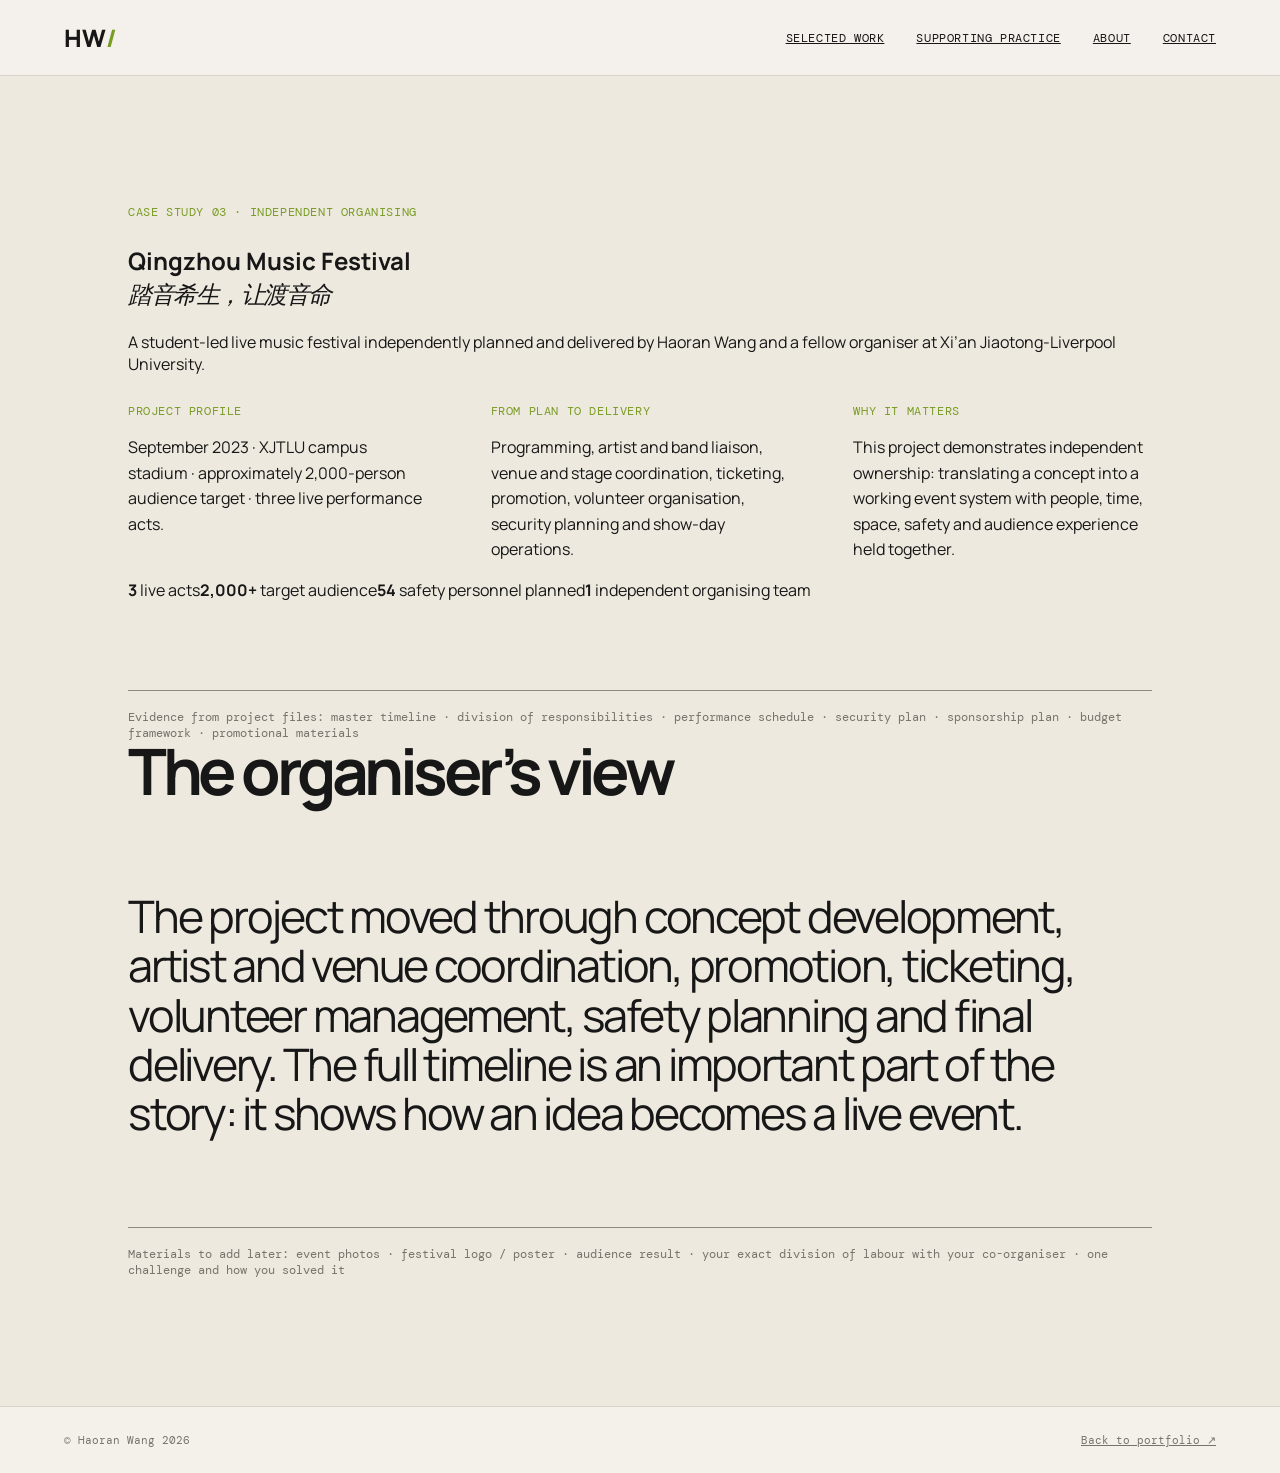
==== qingzhou.html @ 739c5ddb "Deploy Haoran Wang music management portfolio" ====
<!doctype html><html lang="en"><head><meta charset="utf-8"><meta name="viewport" content="width=device-width,initial-scale=1"><title>Qingzhou Music Festival — Haoran Wang</title><link rel="stylesheet" href="style.css"></head><body><header><a class="brand" href="index.html">HW<span>/</span></a><nav><a href="index.html#work">Selected work</a><a href="support.html">Supporting practice</a><a href="index.html#about">About</a><a href="index.html#contact">Contact</a></nav></header><main><section class="case qingzhou-page"><p class="eyebrow">Case study 03 · Independent organising</p><h1>Qingzhou Music Festival<br><em>踏音希生，让渡音命</em></h1><p class="qingzhou-lead">A student-led live music festival independently planned and delivered by Haoran Wang and a fellow organiser at Xi’an Jiaotong-Liverpool University.</p><div class="case-grid"><div><p class="label">Project profile</p><p>September 2023 · XJTLU campus stadium · approximately 2,000-person audience target · three live performance acts.</p></div><div><p class="label">From plan to delivery</p><p>Programming, artist and band liaison, venue and stage coordination, ticketing, promotion, volunteer organisation, security planning and show-day operations.</p></div><div><p class="label">Why it matters</p><p>This project demonstrates independent ownership: translating a concept into a working event system with people, time, space, safety and audience experience held together.</p></div></div><div class="qingzhou-stats"><span><b>3</b> live acts</span><span><b>2,000+</b> target audience</span><span><b>54</b> safety personnel planned</span><span><b>1</b> independent organising team</span></div><div class="evidence">Evidence from project files: master timeline · division of responsibilities · performance schedule · security plan · sponsorship plan · budget framework · promotional materials</div><h2 class="qingzhou-sub">The organiser’s view</h2><p class="big-copy">The project moved through concept development, artist and venue coordination, promotion, ticketing, volunteer management, safety planning and final delivery. The full timeline is an important part of the story: it shows how an idea becomes a live event.</p><div class="evidence">Materials to add later: event photos · festival logo / poster · audience result · your exact division of labour with your co-organiser · one challenge and how you solved it</div></section></main><footer><span>© Haoran Wang 2026</span><span><a href="index.html">Back to portfolio ↗</a></span></footer></body></html>
---- style.css ----
@import url('https://fonts.googleapis.com/css2?family=DM+Mono:wght@400;500&family=Manrope:wght@400;500;600;700;800&display=swap');:root{--ink:#171717;--paper:#f4f1eb;--lime:#c7f36a;--muted:#77736c}*{box-sizing:border-box}html{scroll-behavior:smooth}body{margin:0;background:var(--paper);color:var(--ink);font-family:Manrope,Arial,sans-serif}header{height:76px;padding:0 5vw;display:flex;align-items:center;justify-content:space-between;border-bottom:1px solid #d9d4cb;position:sticky;top:0;background:#f4f1ebee;backdrop-filter:blur(8px);z-index:2}.brand{font-size:24px;font-weight:800;text-decoration:none}.brand span{color:#799c25}nav{display:flex;gap:32px}a{color:inherit}nav a,.eyebrow,.label,.meta{font:12px 'DM Mono',monospace;text-transform:uppercase;letter-spacing:.05em}.hero{min-height:calc(100vh - 76px);padding:14vh 10vw 10vh;display:flex;flex-direction:column;justify-content:center}.eyebrow{color:#799c25;margin:0 0 24px}.hero h1{font-size:clamp(56px,10vw,148px);line-height:.9;letter-spacing:-.08em;margin:0}.hero em,h1 em,h2 em{font-family:Georgia,serif;font-weight:400;letter-spacing:-.06em}.intro{max-width:470px;font-size:18px;line-height:1.5;margin:46px 0 32px}.arrow,.text-link{font:13px 'DM Mono',monospace;text-transform:uppercase;text-decoration:none}.statement{padding:9vw 10vw;background:var(--lime);font-size:clamp(28px,4vw,56px);line-height:1.08;letter-spacing:-.05em}.work{padding:10vw 10vw 4vw}.section-head{display:flex;justify-content:space-between;border-bottom:1px solid #bbb5aa;padding-bottom:20px}.muted{color:var(--muted);font:12px 'DM Mono',monospace}.project{display:grid;grid-template-columns:1.1fr 1fr;gap:8vw;align-items:center;padding:9vw 0;border-bottom:1px solid #bbb5aa}.project.reverse{grid-template-columns:1fr 1.1fr}.reverse .project-image{order:2}.project-image{aspect-ratio:1.15;display:flex;align-items:flex-end;padding:28px;background-size:cover!important;background-position:center!important;color:#fff}.image-one{background-image:linear-gradient(180deg,transparent 35%,#101b19aa),url('assets/mjfc25-stage.jpg')!important}.image-two{background-image:linear-gradient(180deg,transparent 35%,#211c36aa),url('assets/mcf-audience.jpg')!important}.qingzhou-image{background-image:linear-gradient(180deg,transparent 35%,#17171788),url('assets/qingzhou-poster.png')!important}.project-image span{display:none}.project-copy h2,.case h2,.about h2,.contact h2{font-size:clamp(36px,5vw,74px);line-height:.94;letter-spacing:-.07em;margin:0 0 28px}.project-copy>p:not(.eyebrow){font-size:17px;line-height:1.55;max-width:470px;color:#45423e}.meta{display:flex;gap:40px;margin:34px 0;color:var(--muted);line-height:1.8}.meta b{font-family:Manrope;font-size:13px;color:var(--ink);text-transform:none}.case{padding:10vw;background:#e5e0d7}.case.dark{background:#202421;color:#f4f1eb}.case.qingzhou-page{background:#eee9df}.case h2{margin-bottom:7vw}.case-grid{display:grid;grid-template-columns:repeat(3,1fr);gap:5vw}.case-grid p:not(.label){line-height:1.6;font-size:16px;max-width:320px}.label{color:#799c25}.evidence{margin-top:7vw;padding-top:18px;border-top:1px solid #8d8a82;color:var(--muted);font:12px 'DM Mono',monospace}.support{padding:10vw}.support-grid{display:grid;grid-template-columns:repeat(2,1fr);gap:1px;background:#bbb5aa;margin-top:6vw;border:1px solid #bbb5aa}.support-grid article{background:var(--paper);padding:42px;min-height:300px}.num{font:12px 'DM Mono',monospace;color:#799c25}.support h3{font-size:30px;letter-spacing:-.05em;margin:34px 0 8px}.role{font:11px 'DM Mono',monospace;text-transform:uppercase;color:var(--muted)}.support article>p:not(.role){line-height:1.55;max-width:440px;margin:25px 0}.timeline{background:#ded9d0;padding:10vw}.timeline h2{font-size:clamp(42px,6vw,86px);line-height:.92;letter-spacing:-.07em;margin:0 0 8vw}.timeline-row{display:grid;grid-template-columns:1fr 2fr 2fr;gap:3vw;padding:25px 0;border-top:1px solid #aaa49b}.timeline-row span{font:12px 'DM Mono',monospace;color:#799c25}.timeline-row strong{font-size:20px;letter-spacing:-.04em}.timeline-row p{margin:0;line-height:1.5;color:#57534d}.about,.contact{padding:10vw}.about{background:var(--lime)}.big-copy{font-size:clamp(25px,3.5vw,52px);line-height:1.1;letter-spacing:-.05em;max-width:950px;margin:7vw 0}.skills{display:flex;flex-wrap:wrap;gap:10px}.skills span{border:1px solid #7b962f;padding:12px 16px;border-radius:100px;font:12px 'DM Mono',monospace;text-transform:uppercase}.contact{min-height:65vh;display:flex;flex-direction:column;justify-content:center}.email{font-size:clamp(20px,3vw,42px);letter-spacing:-.04em;margin:5vw 0 18px}.contact .muted{font-size:12px}footer{padding:26px 5vw;display:flex;justify-content:space-between;border-top:1px solid #d9d4cb;color:var(--muted);font:11px 'DM Mono',monospace}@media(max-width:700px){nav{display:none}.hero{padding:12vh 7vw 8vh}.work,.about,.contact,.case,.support,.timeline{padding:18vw 7vw}.project,.project.reverse{display:flex;flex-direction:column;gap:36px}.reverse .project-image{order:0}.project-image{width:100%}.case-grid,.support-grid{grid-template-columns:1fr}.section-head{display:block}.section-head .muted{margin-top:16px}.meta{gap:20px;flex-wrap:wrap}.timeline-row{display:block}.timeline-row strong,.timeline-row p{display:block;margin-top:12px}footer{padding:24px 7vw;display:block}footer span{display:block;margin:5px 0}}
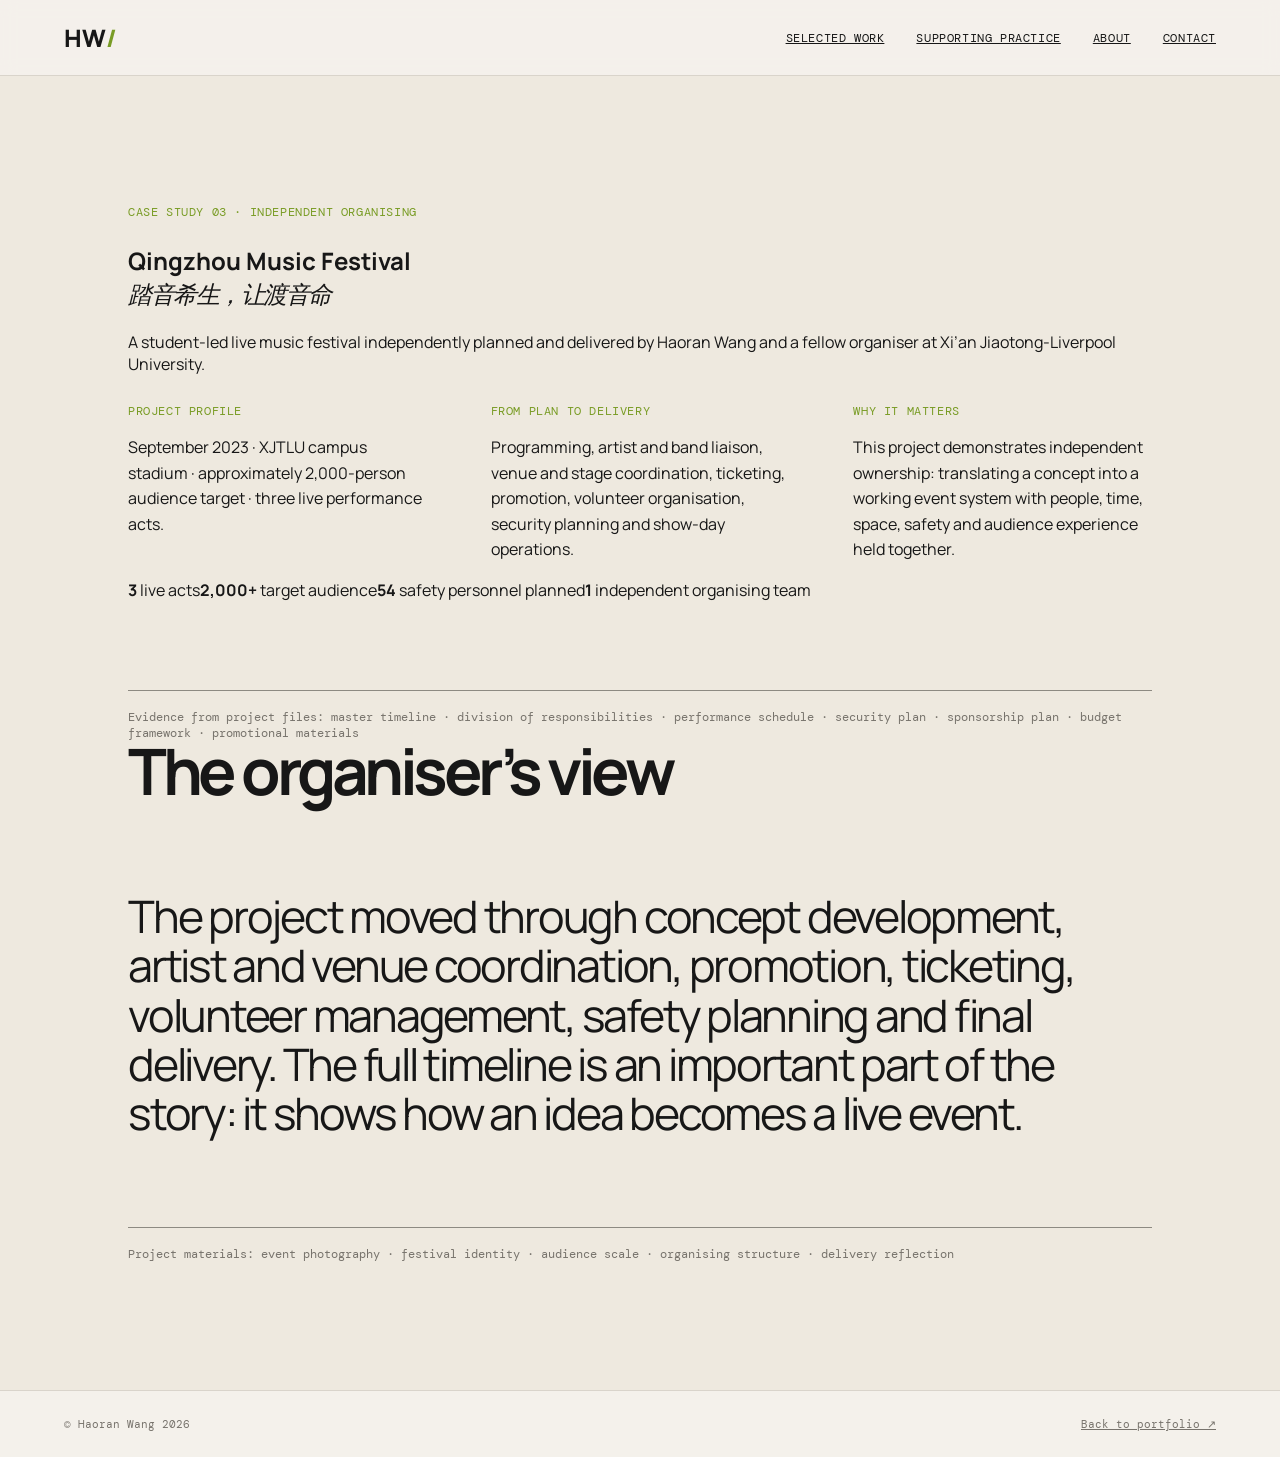
==== commit 4d2a7996: "Add studio interview gallery and sync portfolio" ====
--- a/qingzhou.html
+++ b/qingzhou.html
@@ -1 +1 @@
-<!doctype html><html lang="en"><head><meta charset="utf-8"><meta name="viewport" content="width=device-width,initial-scale=1"><title>Qingzhou Music Festival — Haoran Wang</title><link rel="stylesheet" href="style.css"></head><body><header><a class="brand" href="index.html">HW<span>/</span></a><nav><a href="index.html#work">Selected work</a><a href="support.html">Supporting practice</a><a href="index.html#about">About</a><a href="index.html#contact">Contact</a></nav></header><main><section class="case qingzhou-page"><p class="eyebrow">Case study 03 · Independent organising</p><h1>Qingzhou Music Festival<br><em>踏音希生，让渡音命</em></h1><p class="qingzhou-lead">A student-led live music festival independently planned and delivered by Haoran Wang and a fellow organiser at Xi’an Jiaotong-Liverpool University.</p><div class="case-grid"><div><p class="label">Project profile</p><p>September 2023 · XJTLU campus stadium · approximately 2,000-person audience target · three live performance acts.</p></div><div><p class="label">From plan to delivery</p><p>Programming, artist and band liaison, venue and stage coordination, ticketing, promotion, volunteer organisation, security planning and show-day operations.</p></div><div><p class="label">Why it matters</p><p>This project demonstrates independent ownership: translating a concept into a working event system with people, time, space, safety and audience experience held together.</p></div></div><div class="qingzhou-stats"><span><b>3</b> live acts</span><span><b>2,000+</b> target audience</span><span><b>54</b> safety personnel planned</span><span><b>1</b> independent organising team</span></div><div class="evidence">Evidence from project files: master timeline · division of responsibilities · performance schedule · security plan · sponsorship plan · budget framework · promotional materials</div><h2 class="qingzhou-sub">The organiser’s view</h2><p class="big-copy">The project moved through concept development, artist and venue coordination, promotion, ticketing, volunteer management, safety planning and final delivery. The full timeline is an important part of the story: it shows how an idea becomes a live event.</p><div class="evidence">Materials to add later: event photos · festival logo / poster · audience result · your exact division of labour with your co-organiser · one challenge and how you solved it</div></section></main><footer><span>© Haoran Wang 2026</span><span><a href="index.html">Back to portfolio ↗</a></span></footer></body></html>
+<!doctype html><html lang="en"><head><meta charset="utf-8"><meta name="viewport" content="width=device-width,initial-scale=1"><title>Qingzhou Music Festival — Haoran Wang</title><link rel="stylesheet" href="style.css"></head><body><header><a class="brand" href="index.html">HW<span>/</span></a><nav><a href="index.html#work">Selected work</a><a href="support.html">Supporting practice</a><a href="index.html#about">About</a><a href="index.html#contact">Contact</a></nav></header><main><section class="case qingzhou-page"><p class="eyebrow">Case study 03 · Independent organising</p><h1>Qingzhou Music Festival<br><em>踏音希生，让渡音命</em></h1><p class="qingzhou-lead">A student-led live music festival independently planned and delivered by Haoran Wang and a fellow organiser at Xi’an Jiaotong-Liverpool University.</p><div class="case-grid"><div><p class="label">Project profile</p><p>September 2023 · XJTLU campus stadium · approximately 2,000-person audience target · three live performance acts.</p></div><div><p class="label">From plan to delivery</p><p>Programming, artist and band liaison, venue and stage coordination, ticketing, promotion, volunteer organisation, security planning and show-day operations.</p></div><div><p class="label">Why it matters</p><p>This project demonstrates independent ownership: translating a concept into a working event system with people, time, space, safety and audience experience held together.</p></div></div><div class="qingzhou-stats"><span><b>3</b> live acts</span><span><b>2,000+</b> target audience</span><span><b>54</b> safety personnel planned</span><span><b>1</b> independent organising team</span></div><div class="evidence">Evidence from project files: master timeline · division of responsibilities · performance schedule · security plan · sponsorship plan · budget framework · promotional materials</div><h2 class="qingzhou-sub">The organiser’s view</h2><p class="big-copy">The project moved through concept development, artist and venue coordination, promotion, ticketing, volunteer management, safety planning and final delivery. The full timeline is an important part of the story: it shows how an idea becomes a live event.</p><div class="evidence">Project materials: event photography · festival identity · audience scale · organising structure · delivery reflection</div></section></main><footer><span>© Haoran Wang 2026</span><span><a href="index.html">Back to portfolio ↗</a></span></footer></body></html>
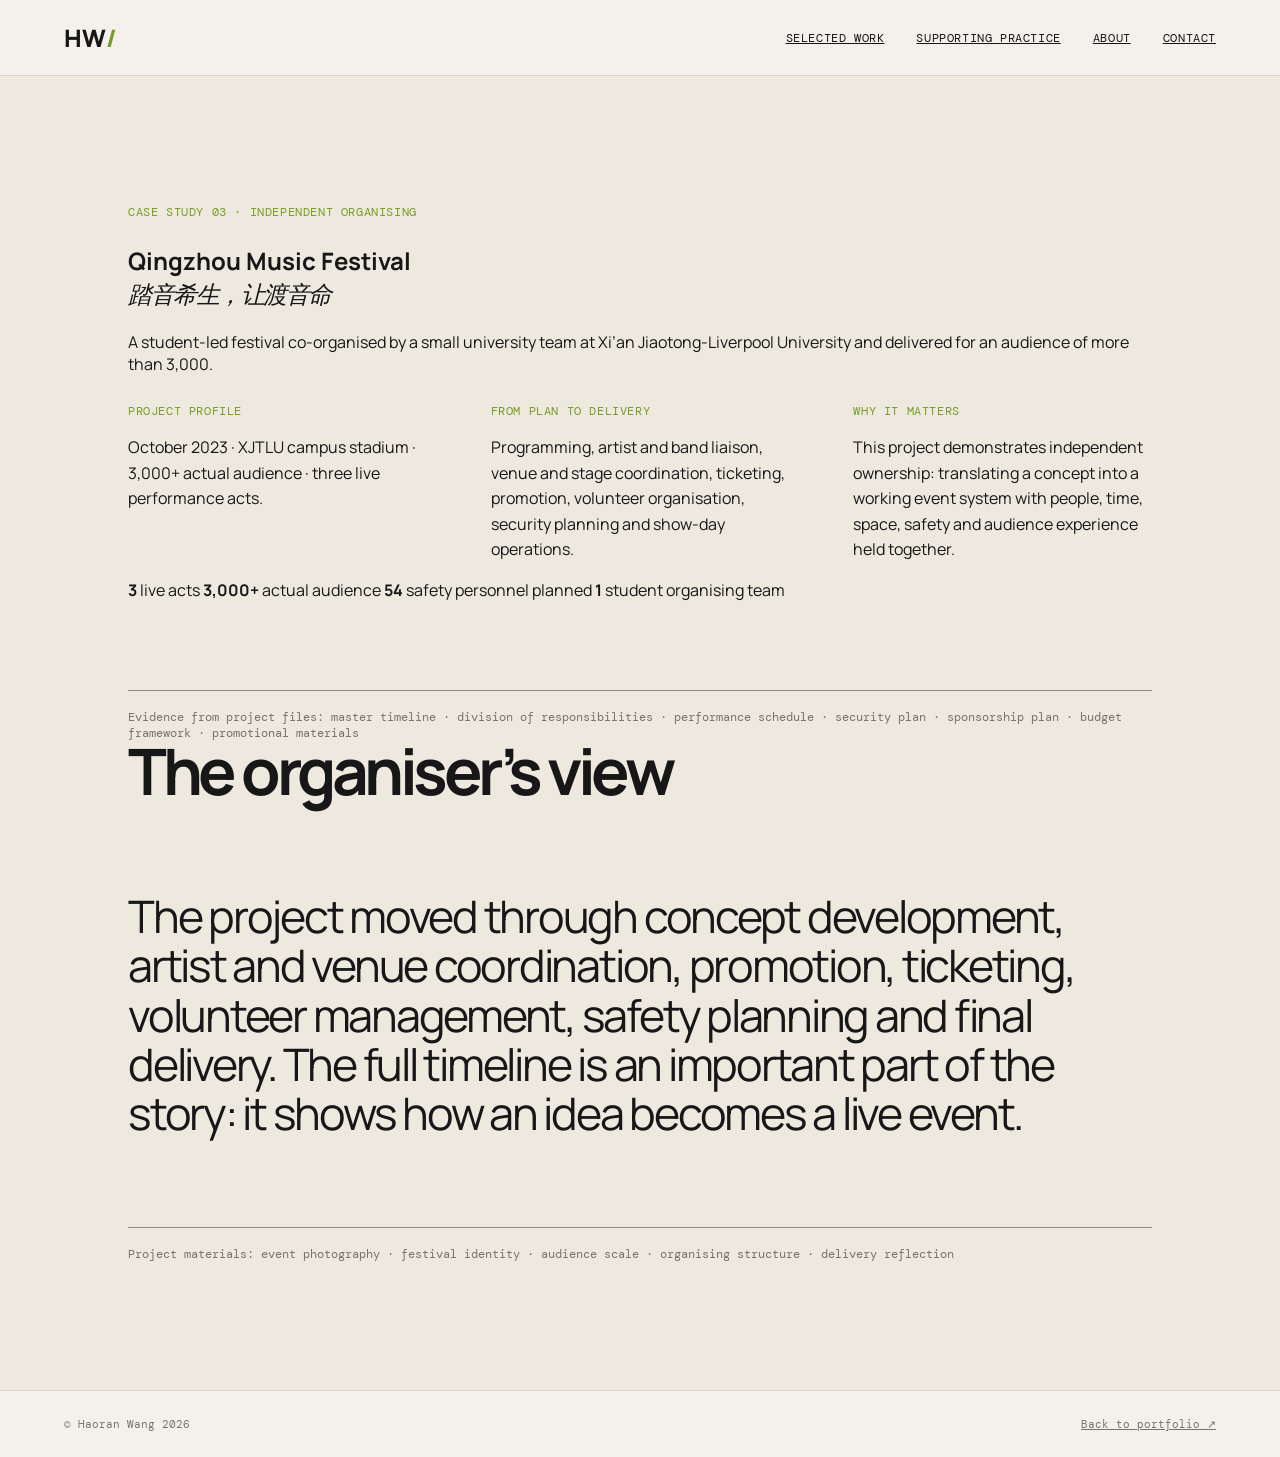
==== commit 47a3f21a: "Correct Qingzhou scale and refine portfolio copy" ====
--- a/qingzhou.html
+++ b/qingzhou.html
@@ -1 +1,65 @@
-<!doctype html><html lang="en"><head><meta charset="utf-8"><meta name="viewport" content="width=device-width,initial-scale=1"><title>Qingzhou Music Festival — Haoran Wang</title><link rel="stylesheet" href="style.css"></head><body><header><a class="brand" href="index.html">HW<span>/</span></a><nav><a href="index.html#work">Selected work</a><a href="support.html">Supporting practice</a><a href="index.html#about">About</a><a href="index.html#contact">Contact</a></nav></header><main><section class="case qingzhou-page"><p class="eyebrow">Case study 03 · Independent organising</p><h1>Qingzhou Music Festival<br><em>踏音希生，让渡音命</em></h1><p class="qingzhou-lead">A student-led live music festival independently planned and delivered by Haoran Wang and a fellow organiser at Xi’an Jiaotong-Liverpool University.</p><div class="case-grid"><div><p class="label">Project profile</p><p>September 2023 · XJTLU campus stadium · approximately 2,000-person audience target · three live performance acts.</p></div><div><p class="label">From plan to delivery</p><p>Programming, artist and band liaison, venue and stage coordination, ticketing, promotion, volunteer organisation, security planning and show-day operations.</p></div><div><p class="label">Why it matters</p><p>This project demonstrates independent ownership: translating a concept into a working event system with people, time, space, safety and audience experience held together.</p></div></div><div class="qingzhou-stats"><span><b>3</b> live acts</span><span><b>2,000+</b> target audience</span><span><b>54</b> safety personnel planned</span><span><b>1</b> independent organising team</span></div><div class="evidence">Evidence from project files: master timeline · division of responsibilities · performance schedule · security plan · sponsorship plan · budget framework · promotional materials</div><h2 class="qingzhou-sub">The organiser’s view</h2><p class="big-copy">The project moved through concept development, artist and venue coordination, promotion, ticketing, volunteer management, safety planning and final delivery. The full timeline is an important part of the story: it shows how an idea becomes a live event.</p><div class="evidence">Project materials: event photography · festival identity · audience scale · organising structure · delivery reflection</div></section></main><footer><span>© Haoran Wang 2026</span><span><a href="index.html">Back to portfolio ↗</a></span></footer></body></html>
+<!doctype html>
+<html lang="en">
+<head>
+<meta charset="utf-8">
+<meta name="viewport" content="width=device-width,initial-scale=1">
+<title>Qingzhou Music Festival — Haoran Wang</title>
+<link rel="stylesheet" href="style.css">
+</head>
+<body>
+<header>
+<a class="brand" href="index.html">HW<span>/</span>
+</a>
+<nav>
+<a href="index.html#work">Selected work</a>
+<a href="support.html">Supporting practice</a>
+<a href="index.html#about">About</a>
+<a href="index.html#contact">Contact</a>
+</nav>
+</header>
+<main>
+<section class="case qingzhou-page">
+<p class="eyebrow">Case study 03 · Independent organising</p>
+<h1>Qingzhou Music Festival<br>
+<em>踏音希生，让渡音命</em>
+</h1>
+<p class="qingzhou-lead">A student-led festival co-organised by a small university team at Xi’an Jiaotong-Liverpool University and delivered for an audience of more than 3,000.</p>
+<div class="case-grid">
+<div>
+<p class="label">Project profile</p>
+<p>October 2023 · XJTLU campus stadium · 3,000+ actual audience · three live performance acts.</p>
+</div>
+<div>
+<p class="label">From plan to delivery</p>
+<p>Programming, artist and band liaison, venue and stage coordination, ticketing, promotion, volunteer organisation, security planning and show-day operations.</p>
+</div>
+<div>
+<p class="label">Why it matters</p>
+<p>This project demonstrates independent ownership: translating a concept into a working event system with people, time, space, safety and audience experience held together.</p>
+</div>
+</div>
+<div class="qingzhou-stats">
+<span>
+<b>3</b> live acts</span>
+<span>
+<b>3,000+</b> actual audience</span>
+<span>
+<b>54</b> safety personnel planned</span>
+<span>
+<b>1</b> student organising team</span>
+</div>
+<div class="evidence">Evidence from project files: master timeline · division of responsibilities · performance schedule · security plan · sponsorship plan · budget framework · promotional materials</div>
+<h2 class="qingzhou-sub">The organiser’s view</h2>
+<p class="big-copy">The project moved through concept development, artist and venue coordination, promotion, ticketing, volunteer management, safety planning and final delivery. The full timeline is an important part of the story: it shows how an idea becomes a live event.</p>
+<div class="evidence">Project materials: event photography · festival identity · audience scale · organising structure · delivery reflection</div>
+</section>
+</main>
+<footer>
+<span>© Haoran Wang 2026</span>
+<span>
+<a href="index.html">Back to portfolio ↗</a>
+</span>
+</footer>
+</body>
+</html>
+
